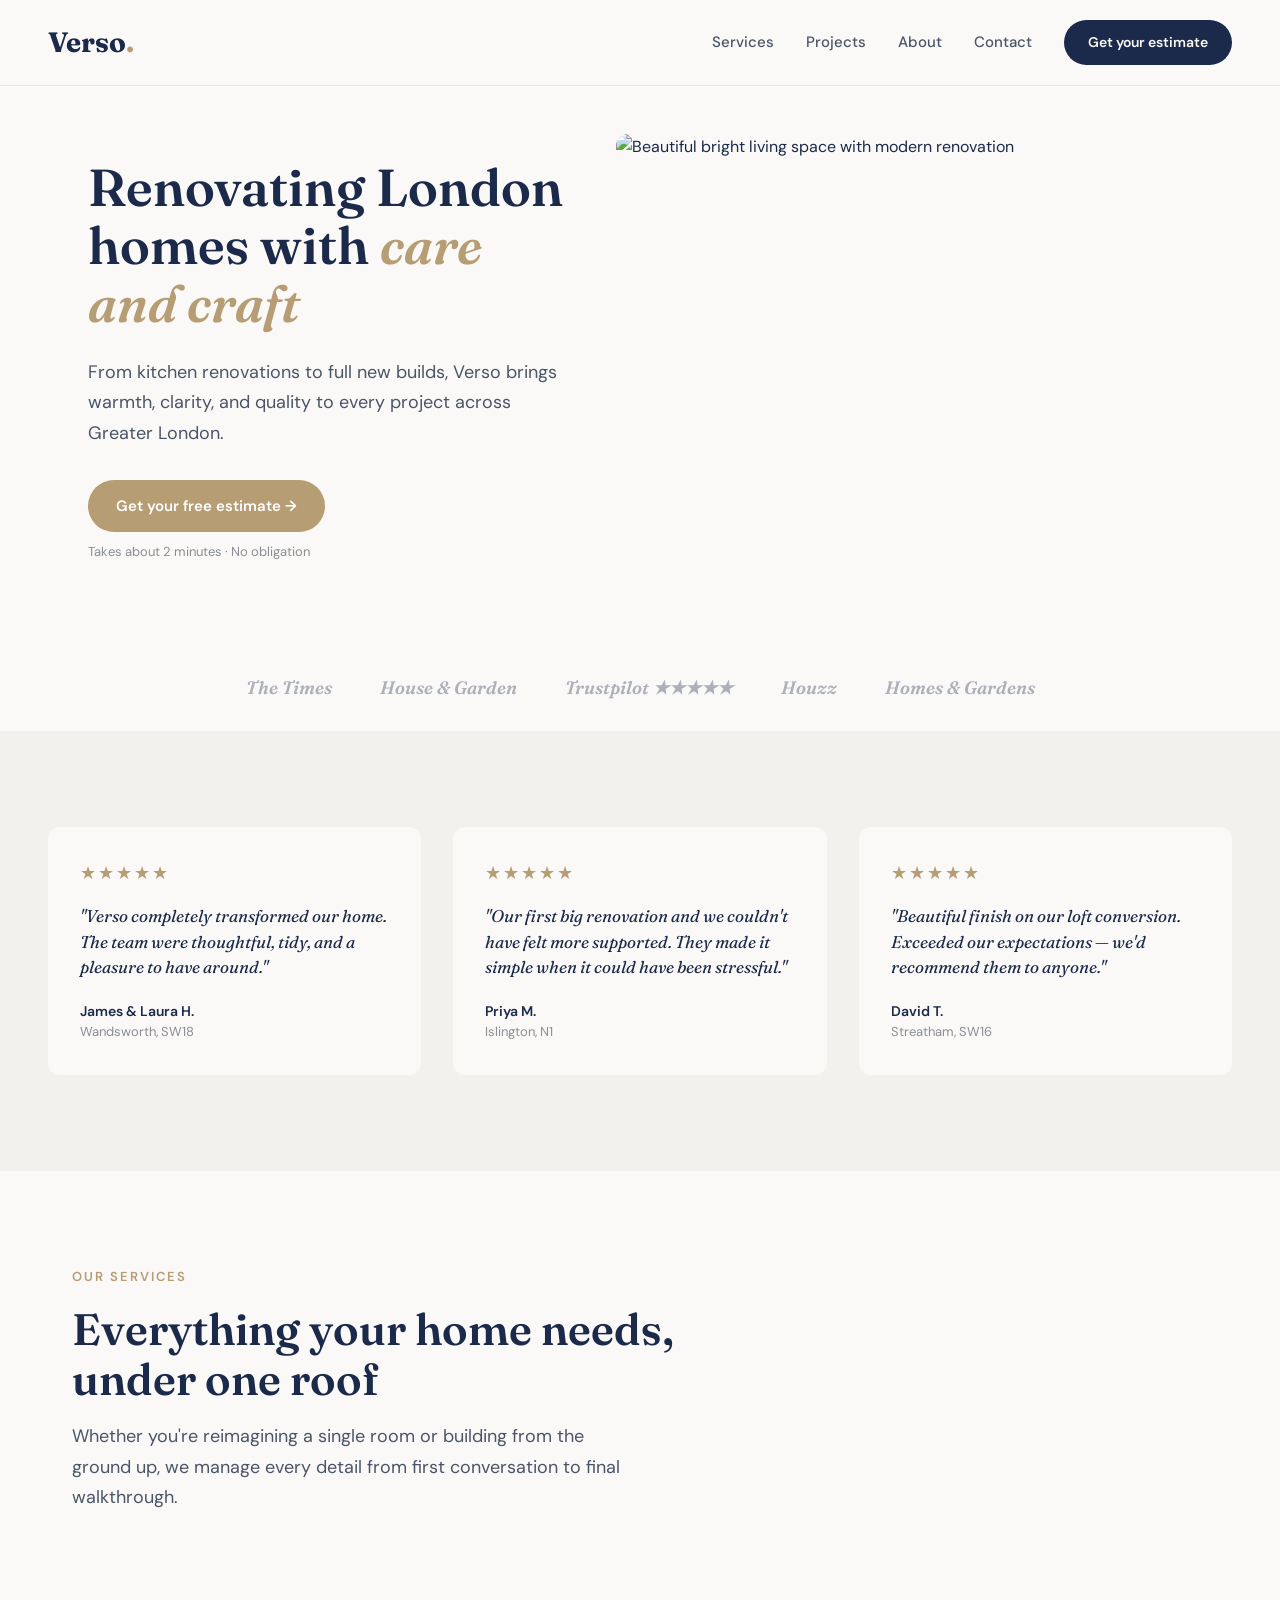
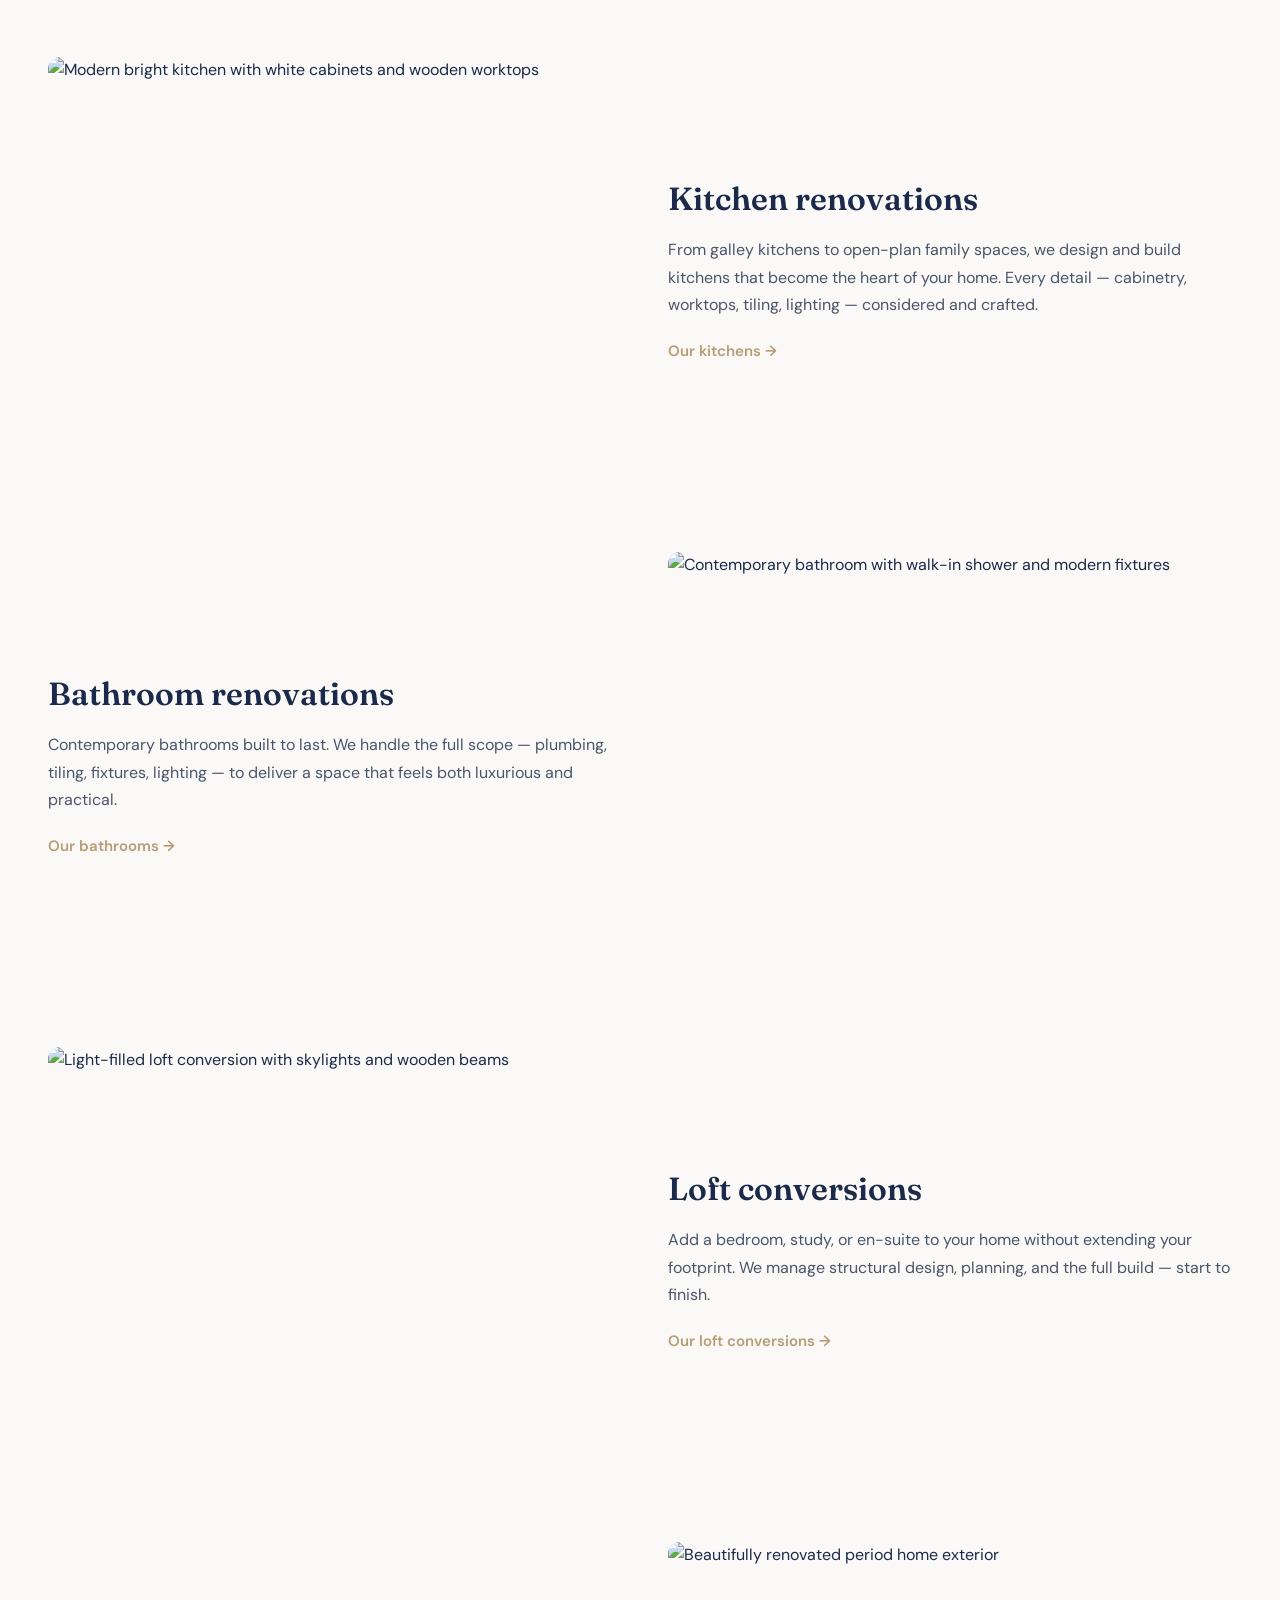
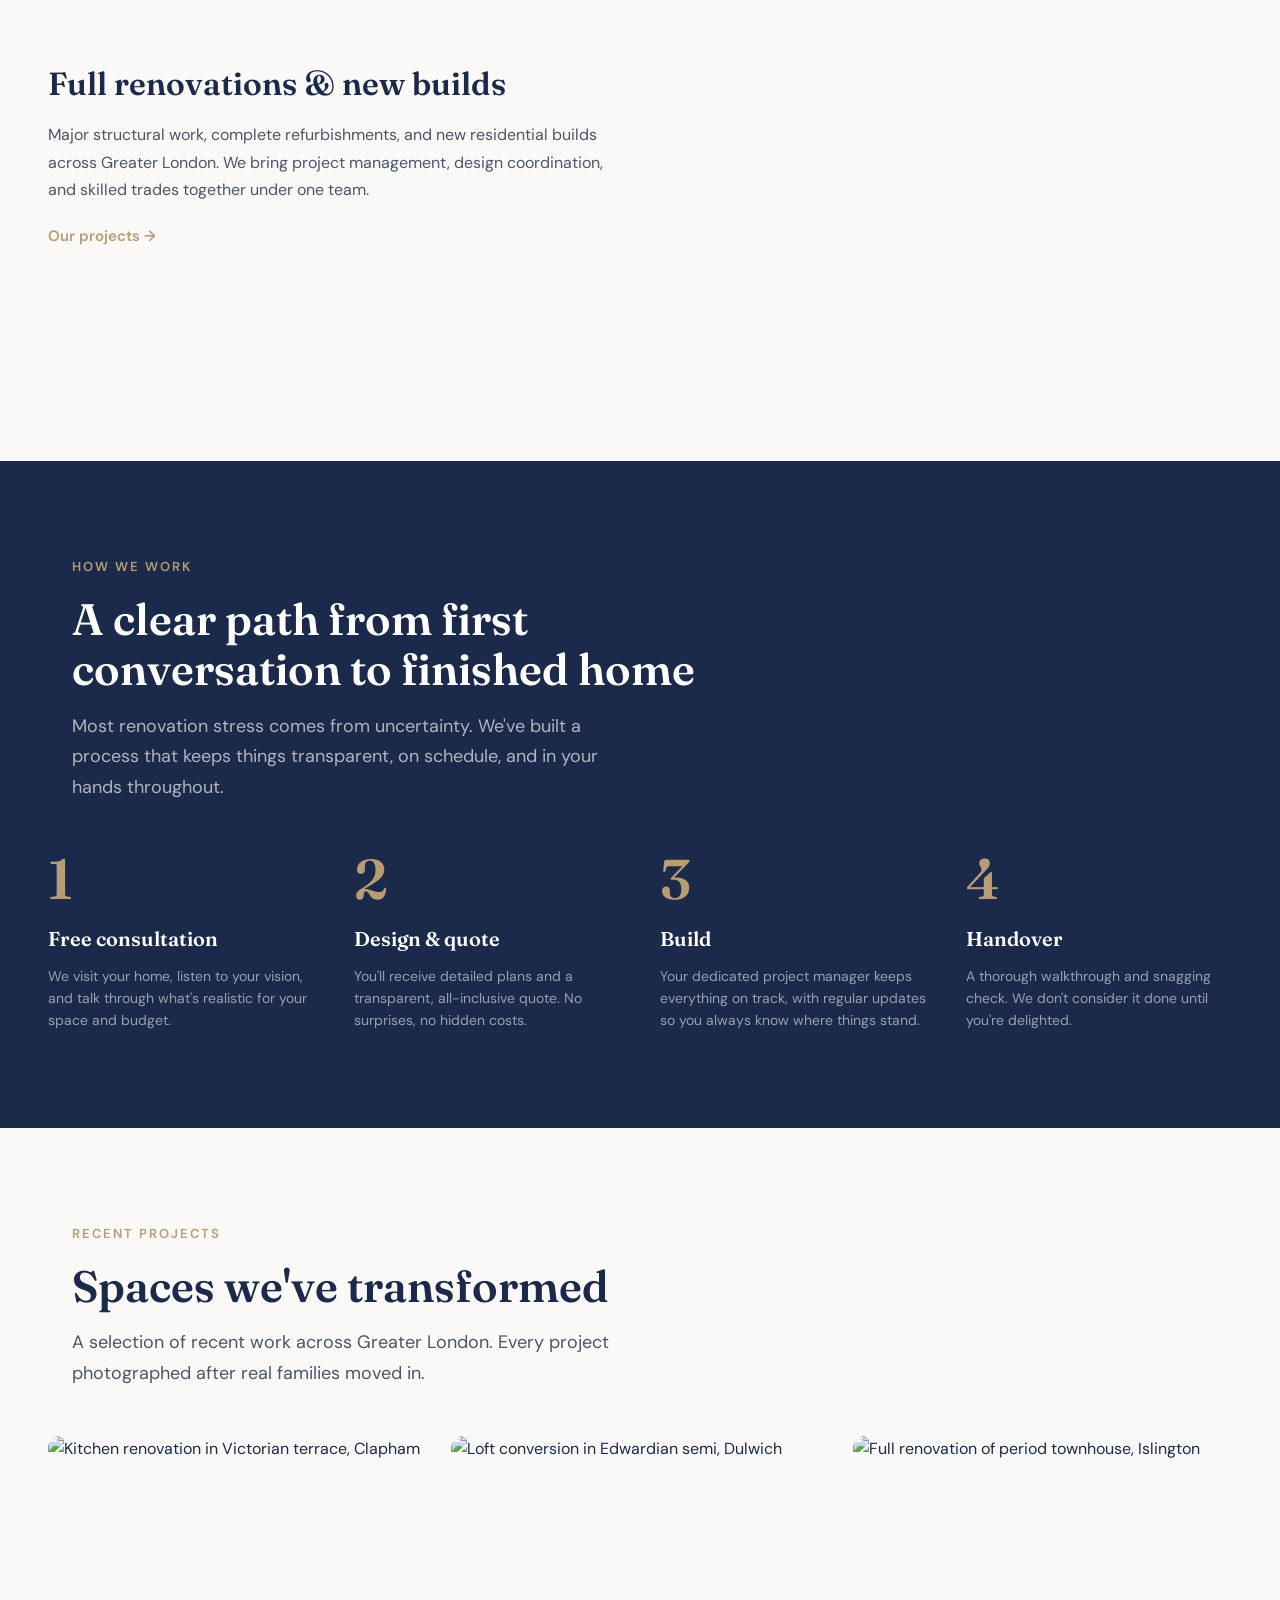
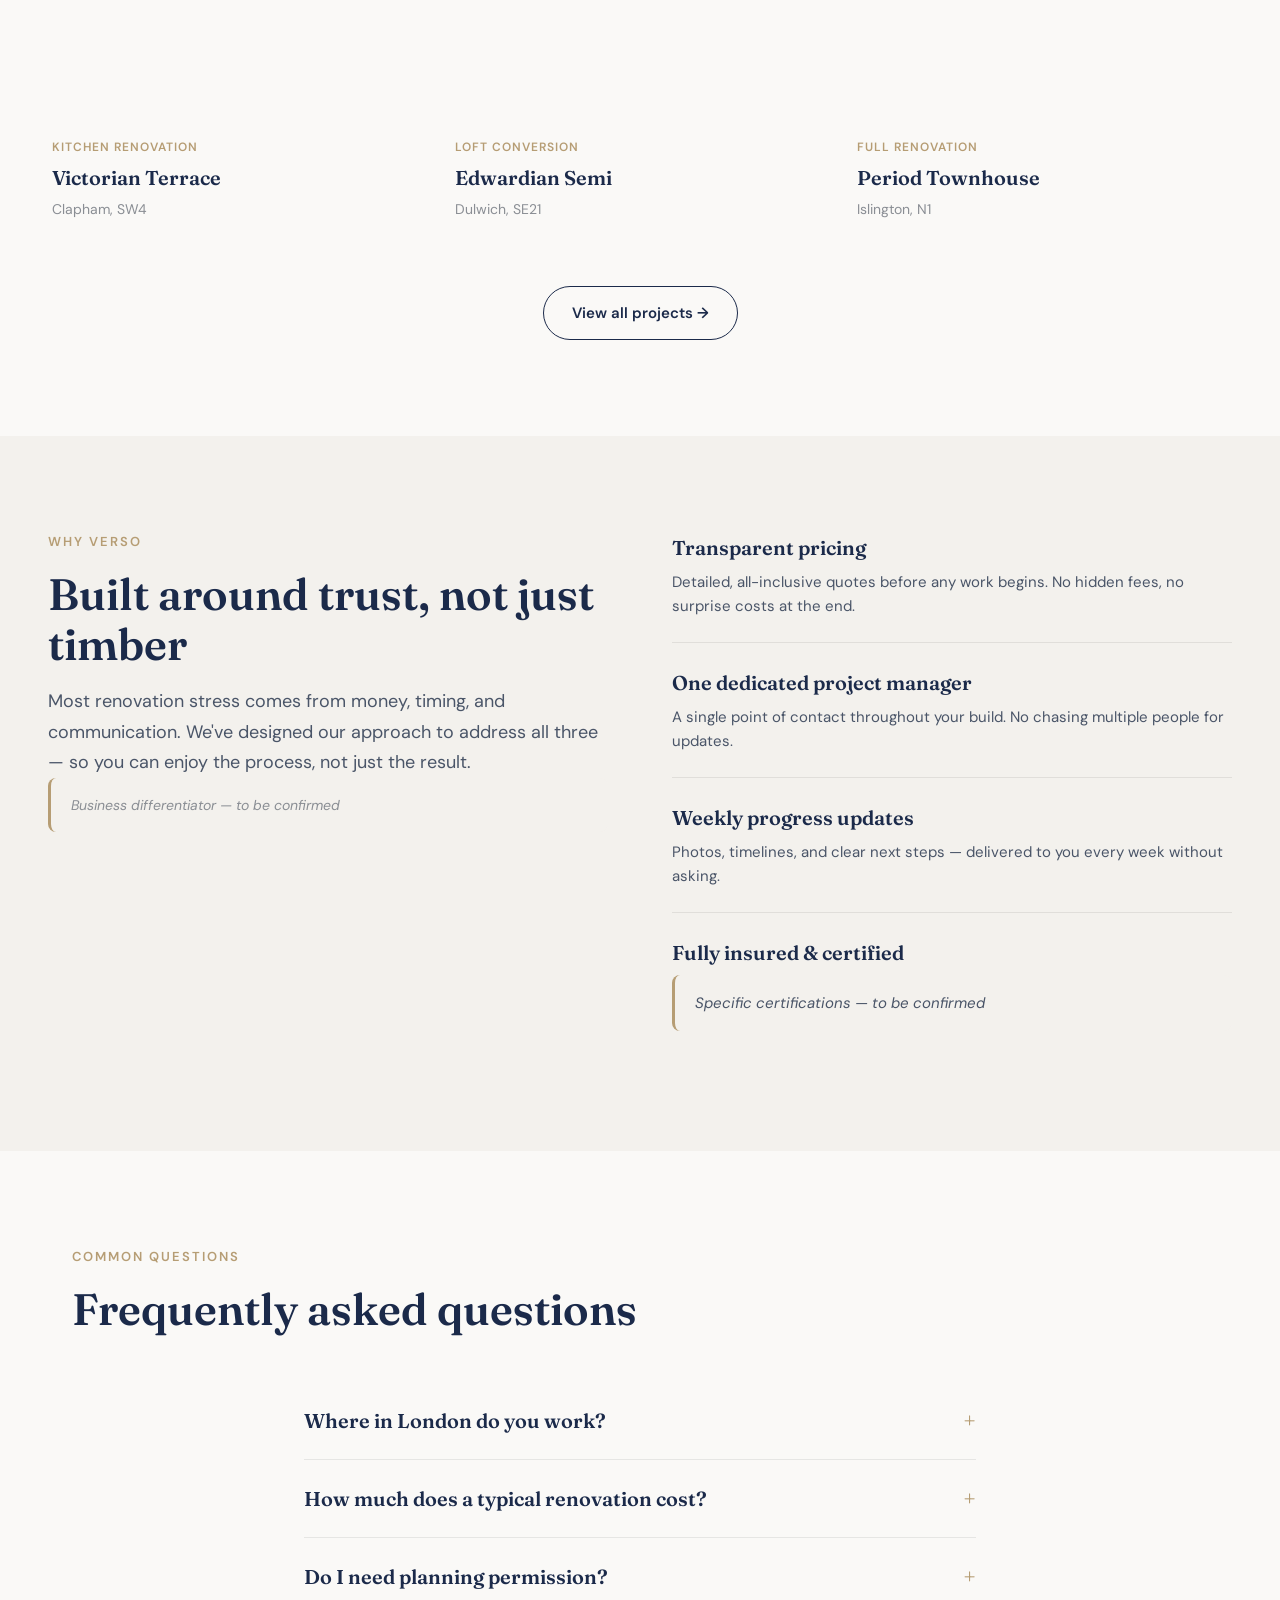
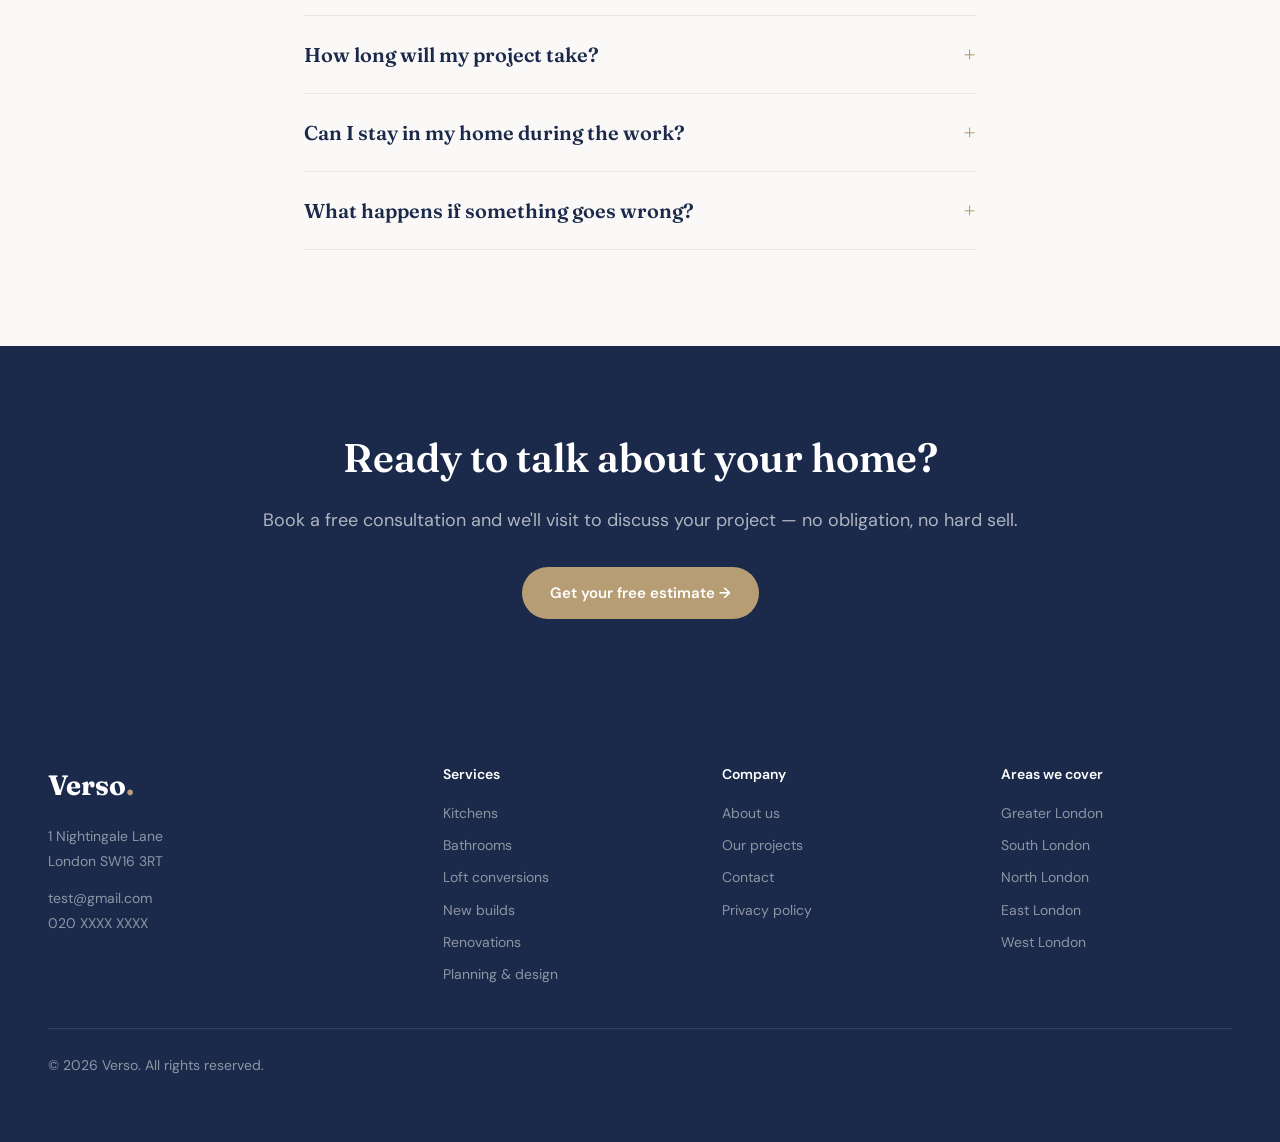
==== index.html @ 7cc09bc6 "Initial build: Verso website MVP with all 5 pages Complete static site for Verso, a Greater London b" ====
<!DOCTYPE html>
<html lang="en">
<head>
  <meta charset="UTF-8">
  <meta name="viewport" content="width=device-width, initial-scale=1.0">
  <title>Verso — Renovating London homes with care and craft</title>
  <meta name="description" content="Verso is a London-based building and renovation company. From kitchen renovations to full new builds, we bring warmth, clarity, and quality to every project across Greater London.">
  <link rel="preconnect" href="https://fonts.googleapis.com">
  <link rel="preconnect" href="https://fonts.gstatic.com" crossorigin>
  <link href="https://fonts.googleapis.com/css2?family=Fraunces:ital,opsz,wght@0,9..144,400;0,9..144,600;0,9..144,700;1,9..144,400;1,9..144,600&family=DM+Sans:ital,wght@0,400;0,500;0,600;1,400&display=swap" rel="stylesheet">
  <link rel="stylesheet" href="css/style.css">
</head>
<body>

<!-- ── NAV ── -->
<nav class="nav">
  <a href="index.html" class="logo">Verso<span>.</span></a>
  <button class="nav-toggle" aria-label="Open menu">
    <span></span><span></span><span></span>
  </button>
  <div class="nav-links">
    <a href="services.html">Services</a>
    <a href="projects.html">Projects</a>
    <a href="about.html">About</a>
    <a href="contact.html">Contact</a>
    <a href="contact.html" class="nav-cta">Get your estimate</a>
  </div>
</nav>

<!-- ── HERO ── -->
<section class="hero">
  <div class="hero-inner">
    <div class="hero-text">
      <h1>Renovating London homes with <em>care and craft</em></h1>
      <p>From kitchen renovations to full new builds, Verso brings warmth, clarity, and quality to every project across Greater London.</p>
      <a href="contact.html" class="btn-primary">Get your free estimate →</a>
      <span class="btn-note">Takes about 2 minutes · No obligation</span>
    </div>
    <div class="hero-image">
      <img src="https://images.unsplash.com/photo-1600585154340-be6161a56a0c?w=800&q=80" alt="Beautiful bright living space with modern renovation" loading="eager">
    </div>
  </div>
</section>

<!-- ── PRESS / TRUST BAR ── -->
<div class="press-bar">
  <span class="press-logo">The Times</span>
  <span class="press-logo">House & Garden</span>
  <span class="press-logo">Trustpilot ★★★★★</span>
  <span class="press-logo">Houzz</span>
  <span class="press-logo">Homes & Gardens</span>
</div>

<!-- ── TESTIMONIALS ── -->
<section class="section section-warm">
  <div class="testimonials-grid">
    <div class="testimonial-card">
      <div class="stars">★★★★★</div>
      <blockquote>"Verso completely transformed our home. The team were thoughtful, tidy, and a pleasure to have around."</blockquote>
      <div class="testimonial-author">James & Laura H.</div>
      <div class="testimonial-location">Wandsworth, SW18</div>
    </div>
    <div class="testimonial-card">
      <div class="stars">★★★★★</div>
      <blockquote>"Our first big renovation and we couldn't have felt more supported. They made it simple when it could have been stressful."</blockquote>
      <div class="testimonial-author">Priya M.</div>
      <div class="testimonial-location">Islington, N1</div>
    </div>
    <div class="testimonial-card">
      <div class="stars">★★★★★</div>
      <blockquote>"Beautiful finish on our loft conversion. Exceeded our expectations — we'd recommend them to anyone."</blockquote>
      <div class="testimonial-author">David T.</div>
      <div class="testimonial-location">Streatham, SW16</div>
    </div>
  </div>
</section>

<!-- ── SERVICES (editorial rows) ── -->
<section class="section">
  <div class="container">
    <div class="section-label">Our services</div>
    <div class="section-title">Everything your home needs,<br>under one roof</div>
    <div class="section-intro">Whether you're reimagining a single room or building from the ground up, we manage every detail from first conversation to final walkthrough.</div>
  </div>
</section>

<div class="section" style="padding-top: 0;">
  <div class="service-row">
    <div class="service-image">
      <img src="https://images.unsplash.com/photo-1556909114-f6e7ad7d3136?w=700&q=80" alt="Modern bright kitchen with white cabinets and wooden worktops" loading="lazy">
    </div>
    <div class="service-content">
      <h3>Kitchen renovations</h3>
      <p>From galley kitchens to open-plan family spaces, we design and build kitchens that become the heart of your home. Every detail — cabinetry, worktops, tiling, lighting — considered and crafted.</p>
      <a href="services.html#kitchens" class="service-link">Our kitchens →</a>
    </div>
  </div>

  <div class="service-row reverse">
    <div class="service-image">
      <img src="https://images.unsplash.com/photo-1552321554-5fefe8c9ef14?w=700&q=80" alt="Contemporary bathroom with walk-in shower and modern fixtures" loading="lazy">
    </div>
    <div class="service-content">
      <h3>Bathroom renovations</h3>
      <p>Contemporary bathrooms built to last. We handle the full scope — plumbing, tiling, fixtures, lighting — to deliver a space that feels both luxurious and practical.</p>
      <a href="services.html#bathrooms" class="service-link">Our bathrooms →</a>
    </div>
  </div>

  <div class="service-row">
    <div class="service-image">
      <img src="https://images.unsplash.com/photo-1513694203232-719a280e022f?w=700&q=80" alt="Light-filled loft conversion with skylights and wooden beams" loading="lazy">
    </div>
    <div class="service-content">
      <h3>Loft conversions</h3>
      <p>Add a bedroom, study, or en-suite to your home without extending your footprint. We manage structural design, planning, and the full build — start to finish.</p>
      <a href="services.html#loft-conversions" class="service-link">Our loft conversions →</a>
    </div>
  </div>

  <div class="service-row reverse">
    <div class="service-image">
      <img src="https://images.unsplash.com/photo-1600607687939-ce8a6c25118c?w=700&q=80" alt="Beautifully renovated period home exterior" loading="lazy">
    </div>
    <div class="service-content">
      <h3>Full renovations & new builds</h3>
      <p>Major structural work, complete refurbishments, and new residential builds across Greater London. We bring project management, design coordination, and skilled trades together under one team.</p>
      <a href="services.html#renovations" class="service-link">Our projects →</a>
    </div>
  </div>
</div>

<!-- ── HOW WE WORK ── -->
<section class="section section-ink">
  <div class="container">
    <div class="section-label">How we work</div>
    <div class="section-title">A clear path from first<br>conversation to finished home</div>
    <div class="section-intro">Most renovation stress comes from uncertainty. We've built a process that keeps things transparent, on schedule, and in your hands throughout.</div>
  </div>
  <div class="process-grid">
    <div class="process-step">
      <div class="step-number">1</div>
      <h3>Free consultation</h3>
      <p>We visit your home, listen to your vision, and talk through what's realistic for your space and budget.</p>
    </div>
    <div class="process-step">
      <div class="step-number">2</div>
      <h3>Design & quote</h3>
      <p>You'll receive detailed plans and a transparent, all-inclusive quote. No surprises, no hidden costs.</p>
    </div>
    <div class="process-step">
      <div class="step-number">3</div>
      <h3>Build</h3>
      <p>Your dedicated project manager keeps everything on track, with regular updates so you always know where things stand.</p>
    </div>
    <div class="process-step">
      <div class="step-number">4</div>
      <h3>Handover</h3>
      <p>A thorough walkthrough and snagging check. We don't consider it done until you're delighted.</p>
    </div>
  </div>
</section>

<!-- ── PROJECTS ── -->
<section class="section">
  <div class="container">
    <div class="section-label">Recent projects</div>
    <div class="section-title">Spaces we've transformed</div>
    <div class="section-intro">A selection of recent work across Greater London. Every project photographed after real families moved in.</div>
  </div>
  <div class="projects-grid" style="max-width: 1200px; margin: 0 auto;">
    <div class="project-card">
      <div class="project-img">
        <img src="https://images.unsplash.com/photo-1600566753190-17f0baa2a6c3?w=600&q=80" alt="Kitchen renovation in Victorian terrace, Clapham" loading="lazy">
      </div>
      <div class="project-info">
        <div class="project-type">Kitchen renovation</div>
        <h3>Victorian Terrace</h3>
        <p>Clapham, SW4</p>
      </div>
    </div>
    <div class="project-card">
      <div class="project-img">
        <img src="https://images.unsplash.com/photo-1600210492486-724fe5c67fb0?w=600&q=80" alt="Loft conversion in Edwardian semi, Dulwich" loading="lazy">
      </div>
      <div class="project-info">
        <div class="project-type">Loft conversion</div>
        <h3>Edwardian Semi</h3>
        <p>Dulwich, SE21</p>
      </div>
    </div>
    <div class="project-card">
      <div class="project-img">
        <img src="https://images.unsplash.com/photo-1600585154526-990dced4db0d?w=600&q=80" alt="Full renovation of period townhouse, Islington" loading="lazy">
      </div>
      <div class="project-info">
        <div class="project-type">Full renovation</div>
        <h3>Period Townhouse</h3>
        <p>Islington, N1</p>
      </div>
    </div>
  </div>
  <div style="text-align: center; margin-top: 48px;">
    <a href="projects.html" class="btn-secondary">View all projects →</a>
  </div>
</section>

<!-- ── WHY VERSO ── -->
<section class="section section-warm">
  <div class="why-layout">
    <div class="why-text">
      <div class="section-label">Why Verso</div>
      <div class="section-title">Built around trust, not just timber</div>
      <div class="section-intro">Most renovation stress comes from money, timing, and communication. We've designed our approach to address all three — so you can enjoy the process, not just the result.</div>
      <p class="placeholder-note">Business differentiator — to be confirmed</p>
    </div>
    <div class="why-features">
      <div class="why-feature">
        <h3>Transparent pricing</h3>
        <p>Detailed, all-inclusive quotes before any work begins. No hidden fees, no surprise costs at the end.</p>
      </div>
      <div class="why-feature">
        <h3>One dedicated project manager</h3>
        <p>A single point of contact throughout your build. No chasing multiple people for updates.</p>
      </div>
      <div class="why-feature">
        <h3>Weekly progress updates</h3>
        <p>Photos, timelines, and clear next steps — delivered to you every week without asking.</p>
      </div>
      <div class="why-feature">
        <h3>Fully insured & certified</h3>
        <p class="placeholder-note">Specific certifications — to be confirmed</p>
      </div>
    </div>
  </div>
</section>

<!-- ── FAQ ── -->
<section class="section">
  <div class="container">
    <div class="section-label">Common questions</div>
    <div class="section-title">Frequently asked questions</div>
  </div>
  <div class="faq-list" style="max-width: 720px; margin: 48px auto 0; padding: 0 24px;">
    <div class="faq-item">
      <button class="faq-question">Where in London do you work?</button>
      <div class="faq-answer">We cover all of Greater London, including central, south, east, west, and north London boroughs.</div>
    </div>
    <div class="faq-item">
      <button class="faq-question">How much does a typical renovation cost?</button>
      <div class="faq-answer">Projects range from around £15,000 for a bathroom renovation to £500,000+ for a full new build. We'll give you a detailed estimate within a few days of our initial consultation.</div>
    </div>
    <div class="faq-item">
      <button class="faq-question">Do I need planning permission?</button>
      <div class="faq-answer">It depends on the scope. Many projects fall under permitted development, but we'll advise you during the consultation and handle applications if needed.</div>
    </div>
    <div class="faq-item">
      <button class="faq-question">How long will my project take?</button>
      <div class="faq-answer">A kitchen typically takes 4–8 weeks; a loft conversion 8–12 weeks; a full renovation 12–24 weeks. We'll give you a detailed timeline in our quote.</div>
    </div>
    <div class="faq-item">
      <button class="faq-question">Can I stay in my home during the work?</button>
      <div class="faq-answer">In most cases, yes. We plan the work in phases to minimise disruption. For major structural work, we'll discuss options with you upfront.</div>
    </div>
    <div class="faq-item">
      <button class="faq-question">What happens if something goes wrong?</button>
      <div class="faq-answer">We're fully insured and stand behind our work. Any issues are addressed promptly at our cost, and we offer a workmanship warranty on all projects.</div>
    </div>
  </div>
</section>

<!-- ── CTA ── -->
<section class="cta-banner">
  <h2>Ready to talk about your home?</h2>
  <p>Book a free consultation and we'll visit to discuss your project — no obligation, no hard sell.</p>
  <a href="contact.html" class="btn-primary">Get your free estimate →</a>
</section>

<!-- ── FOOTER ── -->
<footer class="footer">
  <div class="footer-inner">
    <div>
      <a href="index.html" class="logo">Verso<span>.</span></a>
      <p>1 Nightingale Lane<br>London SW16 3RT</p>
      <p style="margin-top: 12px;">test@gmail.com<br>020 XXXX XXXX</p>
    </div>
    <div class="footer-col">
      <h4>Services</h4>
      <a href="services.html#kitchens">Kitchens</a>
      <a href="services.html#bathrooms">Bathrooms</a>
      <a href="services.html#loft-conversions">Loft conversions</a>
      <a href="services.html#new-builds">New builds</a>
      <a href="services.html#renovations">Renovations</a>
      <a href="services.html#planning">Planning & design</a>
    </div>
    <div class="footer-col">
      <h4>Company</h4>
      <a href="about.html">About us</a>
      <a href="projects.html">Our projects</a>
      <a href="contact.html">Contact</a>
      <a href="#">Privacy policy</a>
    </div>
    <div class="footer-col">
      <h4>Areas we cover</h4>
      <a href="#">Greater London</a>
      <a href="#">South London</a>
      <a href="#">North London</a>
      <a href="#">East London</a>
      <a href="#">West London</a>
    </div>
  </div>
  <div class="footer-bottom">
    <p>© 2026 Verso. All rights reserved.</p>
  </div>
</footer>

<script src="js/main.js"></script>
</body>
</html>
---- css/style.css ----
/* ══════════════════════════════════════════════════════
   VERSO — Ink & Cloud Design System
   Colour palette: Deep navy, warm white, muted brass
   Typography: Fraunces (serif headings) + DM Sans (body)
   ══════════════════════════════════════════════════════ */

/* ── VARIABLES ── */
:root {
  --bg: #FAF9F7;
  --bg-warm: #F3F1ED;
  --brand: #B69D74;
  --brand-dark: #9A845F;
  --brand-light: #D9CCBA;
  --ink: #1B2A4A;
  --ink-light: #243657;
  --text: #4A5568;
  --text-light: #8A8E94;
  --white: #FFFFFF;
  --border: rgba(0,0,0,0.08);
}

/* ── RESET & BASE ── */
*, *::before, *::after { margin: 0; padding: 0; box-sizing: border-box; }

html { scroll-behavior: smooth; }

body {
  font-family: 'DM Sans', sans-serif;
  color: var(--ink);
  background: var(--bg);
  line-height: 1.6;
  -webkit-font-smoothing: antialiased;
}

img { max-width: 100%; height: auto; display: block; }
a { text-decoration: none; color: inherit; }

/* ── UTILITY ── */
.container { max-width: 1200px; margin: 0 auto; padding: 0 24px; }
.sr-only { position: absolute; width: 1px; height: 1px; overflow: hidden; clip: rect(0,0,0,0); }

/* ── NAVIGATION ── */
.nav {
  display: flex;
  justify-content: space-between;
  align-items: center;
  padding: 20px 48px;
  background: var(--bg);
  position: sticky;
  top: 0;
  z-index: 100;
  border-bottom: 1px solid var(--border);
}
.logo {
  font-family: 'Fraunces', serif;
  font-size: 28px;
  font-weight: 700;
  color: var(--ink);
}
.logo span { color: var(--brand); }
.nav-links {
  display: flex;
  gap: 32px;
  align-items: center;
}
.nav-links a {
  font-size: 15px;
  font-weight: 500;
  color: var(--text);
  transition: color 0.2s;
}
.nav-links a:hover { color: var(--ink); }
.nav-links a.active { color: var(--ink); font-weight: 600; }
.nav-cta {
  background: var(--ink);
  color: var(--bg) !important;
  padding: 11px 24px;
  border-radius: 32px;
  font-weight: 600 !important;
  font-size: 14px !important;
  transition: background 0.2s;
}
.nav-cta:hover { background: var(--ink-light); }

/* Mobile menu toggle */
.nav-toggle {
  display: none;
  background: none;
  border: none;
  cursor: pointer;
  padding: 8px;
}
.nav-toggle span {
  display: block;
  width: 24px;
  height: 2px;
  background: var(--ink);
  margin: 6px 0;
  transition: all 0.3s;
}

/* ── BUTTONS ── */
.btn-primary {
  display: inline-flex;
  align-items: center;
  gap: 8px;
  background: var(--brand);
  color: var(--white);
  padding: 14px 28px;
  border-radius: 32px;
  font-size: 15px;
  font-weight: 600;
  border: none;
  cursor: pointer;
  transition: background 0.2s;
  font-family: 'DM Sans', sans-serif;
}
.btn-primary:hover { background: var(--brand-dark); }
.btn-secondary {
  display: inline-flex;
  align-items: center;
  gap: 8px;
  background: transparent;
  color: var(--ink);
  padding: 14px 28px;
  border-radius: 32px;
  font-size: 15px;
  font-weight: 600;
  border: 1.5px solid var(--ink);
  cursor: pointer;
  transition: all 0.2s;
  font-family: 'DM Sans', sans-serif;
}
.btn-secondary:hover { background: var(--ink); color: var(--bg); }
.btn-note {
  display: block;
  margin-top: 10px;
  font-size: 13px;
  color: var(--text-light);
}

/* ── SECTION HELPERS ── */
.section { padding: 96px 48px; }
.section-warm { background: var(--bg-warm); }
.section-ink { background: var(--ink); color: var(--white); }
.section-ink .section-label { color: var(--brand); }
.section-ink .section-title { color: var(--white); }
.section-ink .section-intro { color: rgba(255,255,255,0.65); }

.section-label {
  font-size: 13px;
  font-weight: 600;
  letter-spacing: 2px;
  text-transform: uppercase;
  color: var(--brand);
  margin-bottom: 16px;
}
.section-title {
  font-family: 'Fraunces', serif;
  font-size: 44px;
  font-weight: 600;
  line-height: 1.15;
  margin-bottom: 16px;
  color: var(--ink);
}
.section-intro {
  font-size: 18px;
  color: var(--text);
  max-width: 560px;
  line-height: 1.7;
  margin-bottom: 48px;
}

/* ── HERO ── */
.hero {
  padding: 48px 48px 80px;
  max-width: 1200px;
  margin: 0 auto;
}
.hero-inner {
  display: flex;
  gap: 48px;
  align-items: flex-start;
}
.hero-text {
  flex: 1;
  padding-top: 24px;
}
.hero h1 {
  font-family: 'Fraunces', serif;
  font-size: 52px;
  line-height: 1.12;
  font-weight: 600;
  color: var(--ink);
  margin-bottom: 24px;
}
.hero h1 em {
  font-style: italic;
  color: var(--brand);
}
.hero-text p {
  font-size: 18px;
  line-height: 1.7;
  color: var(--text);
  margin-bottom: 32px;
  max-width: 480px;
}
.hero-image {
  flex: 1.2;
  aspect-ratio: 4/3;
  border-radius: 12px;
  overflow: hidden;
}
.hero-image img {
  width: 100%;
  height: 100%;
  object-fit: cover;
}

/* ── PRESS BAR ── */
.press-bar {
  padding: 28px 48px;
  display: flex;
  justify-content: center;
  align-items: center;
  gap: 48px;
  opacity: 0.35;
  flex-wrap: wrap;
}
.press-logo {
  font-family: 'Fraunces', serif;
  font-size: 18px;
  color: var(--ink);
  font-weight: 600;
  font-style: italic;
  white-space: nowrap;
}

/* ── TESTIMONIALS ── */
.testimonials-grid {
  display: grid;
  grid-template-columns: repeat(3, 1fr);
  gap: 32px;
  max-width: 1200px;
  margin: 0 auto;
}
.testimonial-card {
  background: var(--bg);
  padding: 32px;
  border-radius: 12px;
}
.section-warm .testimonial-card { background: var(--bg); }
.stars {
  color: var(--brand);
  font-size: 18px;
  letter-spacing: 2px;
  margin-bottom: 16px;
}
.testimonial-card blockquote {
  font-family: 'Fraunces', serif;
  font-size: 17px;
  line-height: 1.5;
  color: var(--ink);
  font-weight: 400;
  margin-bottom: 20px;
  font-style: italic;
}
.testimonial-author {
  font-size: 14px;
  font-weight: 600;
  color: var(--ink);
}
.testimonial-location {
  font-size: 13px;
  color: var(--text-light);
}

/* ── SERVICE ROWS (editorial style) ── */
.service-row {
  display: flex;
  gap: 56px;
  align-items: center;
  margin-bottom: 72px;
  max-width: 1200px;
  margin-left: auto;
  margin-right: auto;
}
.service-row:last-child { margin-bottom: 0; }
.service-row.reverse { flex-direction: row-reverse; }
.service-image {
  flex: 1;
  aspect-ratio: 4/3;
  border-radius: 12px;
  overflow: hidden;
}
.service-image img {
  width: 100%;
  height: 100%;
  object-fit: cover;
}
.service-content { flex: 1; }
.service-content h3 {
  font-family: 'Fraunces', serif;
  font-size: 32px;
  font-weight: 600;
  margin-bottom: 12px;
  color: var(--ink);
}
.service-content p {
  font-size: 16px;
  line-height: 1.7;
  color: var(--text);
  margin-bottom: 20px;
}
.service-link {
  color: var(--brand);
  font-weight: 600;
  font-size: 15px;
  display: inline-flex;
  align-items: center;
  gap: 6px;
  transition: color 0.2s;
}
.service-link:hover { color: var(--brand-dark); }

/* ── PROCESS STEPS ── */
.process-grid {
  display: grid;
  grid-template-columns: repeat(4, 1fr);
  gap: 40px;
  max-width: 1200px;
  margin: 0 auto;
}
.process-step .step-number {
  font-family: 'Fraunces', serif;
  font-size: 56px;
  font-weight: 600;
  color: var(--brand);
  line-height: 1;
  margin-bottom: 16px;
}
.process-step h3 {
  font-family: 'Fraunces', serif;
  font-size: 20px;
  font-weight: 600;
  margin-bottom: 10px;
  color: var(--white);
}
.process-step p {
  font-size: 14px;
  line-height: 1.6;
  color: rgba(255,255,255,0.55);
}

/* ── PROJECT CARDS ── */
.projects-grid {
  display: grid;
  grid-template-columns: repeat(3, 1fr);
  gap: 24px;
}
.project-card {
  border-radius: 12px;
  overflow: hidden;
  cursor: pointer;
  transition: transform 0.2s;
}
.project-card:hover { transform: translateY(-4px); }
.project-img {
  aspect-ratio: 4/3;
  overflow: hidden;
}
.project-img img {
  width: 100%;
  height: 100%;
  object-fit: cover;
  transition: transform 0.4s;
}
.project-card:hover .project-img img { transform: scale(1.04); }
.project-info { padding: 18px 4px; }
.project-type {
  font-size: 12px;
  font-weight: 600;
  color: var(--brand);
  text-transform: uppercase;
  letter-spacing: 1px;
  margin-bottom: 4px;
}
.project-info h3 {
  font-family: 'Fraunces', serif;
  font-size: 20px;
  font-weight: 600;
  margin-bottom: 4px;
  color: var(--ink);
}
.project-info p { font-size: 14px; color: var(--text-light); }

/* ── WHY / FEATURES ── */
.why-layout {
  display: flex;
  gap: 64px;
  align-items: flex-start;
  max-width: 1200px;
  margin: 0 auto;
}
.why-text { flex: 1; }
.why-text .section-intro { margin-bottom: 0; }
.why-features { flex: 1; }
.why-feature {
  padding: 24px 0;
  border-bottom: 1px solid var(--border);
}
.why-feature:first-child { padding-top: 0; }
.why-feature:last-child { border-bottom: none; }
.why-feature h3 {
  font-family: 'Fraunces', serif;
  font-size: 20px;
  font-weight: 600;
  margin-bottom: 6px;
  color: var(--ink);
}
.why-feature p {
  font-size: 15px;
  color: var(--text);
  line-height: 1.6;
}

/* ── FAQ ── */
.faq-list { max-width: 720px; }
.faq-item {
  border-bottom: 1px solid var(--border);
  padding: 24px 0;
}
.faq-question {
  font-family: 'Fraunces', serif;
  font-size: 20px;
  font-weight: 600;
  cursor: pointer;
  display: flex;
  justify-content: space-between;
  align-items: center;
  background: none;
  border: none;
  width: 100%;
  text-align: left;
  color: var(--ink);
  padding: 0;
}
.faq-question::after {
  content: '+';
  color: var(--brand);
  font-size: 24px;
  font-weight: 400;
  transition: transform 0.2s;
  flex-shrink: 0;
  margin-left: 16px;
}
.faq-item.open .faq-question::after {
  content: '−';
}
.faq-answer {
  font-size: 15px;
  color: var(--text);
  line-height: 1.7;
  margin-top: 12px;
  display: none;
}
.faq-item.open .faq-answer { display: block; }

/* ── CTA BANNER ── */
.cta-banner {
  background: var(--ink);
  padding: 80px 48px;
  text-align: center;
}
.cta-banner h2 {
  font-family: 'Fraunces', serif;
  font-size: 40px;
  font-weight: 600;
  color: var(--white);
  margin-bottom: 16px;
}
.cta-banner p {
  color: rgba(255,255,255,0.65);
  font-size: 18px;
  margin-bottom: 32px;
}

/* ── FOOTER ── */
.footer {
  background: var(--ink);
  color: rgba(255,255,255,0.5);
  padding: 64px 48px;
}
.footer-inner {
  max-width: 1200px;
  margin: 0 auto;
  display: grid;
  grid-template-columns: 1.5fr 1fr 1fr 1fr;
  gap: 48px;
}
.footer .logo {
  color: var(--white);
  margin-bottom: 16px;
  display: block;
}
.footer p { font-size: 14px; line-height: 1.8; }
.footer-col h4 {
  color: var(--white);
  font-size: 14px;
  font-weight: 600;
  margin-bottom: 16px;
}
.footer-col a {
  display: block;
  color: rgba(255,255,255,0.5);
  font-size: 14px;
  margin-bottom: 10px;
  transition: color 0.2s;
}
.footer-col a:hover { color: rgba(255,255,255,0.8); }
.footer-bottom {
  max-width: 1200px;
  margin: 32px auto 0;
  padding-top: 24px;
  border-top: 1px solid rgba(255,255,255,0.1);
  font-size: 13px;
}

/* ── CONTACT FORM ── */
.contact-layout {
  display: grid;
  grid-template-columns: 1fr 1fr;
  gap: 64px;
  max-width: 1200px;
  margin: 0 auto;
}
.contact-info h3 {
  font-family: 'Fraunces', serif;
  font-size: 24px;
  font-weight: 600;
  margin-bottom: 8px;
  color: var(--ink);
}
.contact-info p {
  font-size: 16px;
  color: var(--text);
  line-height: 1.7;
  margin-bottom: 32px;
}
.contact-detail {
  display: flex;
  gap: 12px;
  align-items: flex-start;
  margin-bottom: 20px;
}
.contact-detail .label {
  font-size: 13px;
  font-weight: 600;
  color: var(--text-light);
  text-transform: uppercase;
  letter-spacing: 1px;
}
.contact-detail .value {
  font-size: 16px;
  color: var(--ink);
  font-weight: 500;
}
.form-group { margin-bottom: 20px; }
.form-group label {
  display: block;
  font-size: 14px;
  font-weight: 600;
  color: var(--ink);
  margin-bottom: 6px;
}
.form-group input,
.form-group textarea,
.form-group select {
  width: 100%;
  padding: 12px 16px;
  border: 1px solid #D8D6D2;
  border-radius: 8px;
  font-family: 'DM Sans', sans-serif;
  font-size: 15px;
  color: var(--ink);
  background: var(--white);
  transition: border-color 0.2s;
}
.form-group input:focus,
.form-group textarea:focus,
.form-group select:focus {
  outline: none;
  border-color: var(--brand);
}
.form-group textarea { resize: vertical; min-height: 120px; }

/* ── ABOUT PAGE ── */
.about-hero {
  display: flex;
  gap: 56px;
  align-items: center;
  max-width: 1200px;
  margin: 0 auto;
}
.about-hero-text { flex: 1; }
.about-hero-image {
  flex: 1;
  aspect-ratio: 4/3;
  border-radius: 12px;
  overflow: hidden;
}
.about-hero-image img {
  width: 100%;
  height: 100%;
  object-fit: cover;
}
.values-grid {
  display: grid;
  grid-template-columns: repeat(3, 1fr);
  gap: 40px;
  max-width: 1200px;
  margin: 0 auto;
}
.value-card h3 {
  font-family: 'Fraunces', serif;
  font-size: 22px;
  font-weight: 600;
  margin-bottom: 8px;
  color: var(--ink);
}
.value-card p {
  font-size: 15px;
  color: var(--text);
  line-height: 1.6;
}

/* ── SERVICES PAGE ── */
.services-hero {
  max-width: 720px;
}
.service-detail {
  display: flex;
  gap: 56px;
  align-items: center;
  max-width: 1200px;
  margin: 0 auto 72px;
}
.service-detail:last-child { margin-bottom: 0; }
.service-detail.reverse { flex-direction: row-reverse; }
.service-detail-image {
  flex: 1;
  aspect-ratio: 4/3;
  border-radius: 12px;
  overflow: hidden;
}
.service-detail-image img {
  width: 100%;
  height: 100%;
  object-fit: cover;
}
.service-detail-content { flex: 1; }
.service-detail-content h2 {
  font-family: 'Fraunces', serif;
  font-size: 36px;
  font-weight: 600;
  margin-bottom: 16px;
  color: var(--ink);
}
.service-detail-content p {
  font-size: 16px;
  line-height: 1.7;
  color: var(--text);
  margin-bottom: 16px;
}
.service-includes {
  list-style: none;
  margin: 16px 0 24px;
}
.service-includes li {
  font-size: 15px;
  color: var(--text);
  padding: 6px 0;
  padding-left: 24px;
  position: relative;
}
.service-includes li::before {
  content: '✓';
  position: absolute;
  left: 0;
  color: var(--brand);
  font-weight: 700;
}

/* ── PAGE HEADER ── */
.page-header {
  padding: 48px 48px 0;
  max-width: 1200px;
  margin: 0 auto;
}

/* ── PLACEHOLDER ── */
.placeholder-note {
  font-size: 14px;
  color: var(--text-light);
  font-style: italic;
  padding: 16px 20px;
  background: var(--bg-warm);
  border-radius: 8px;
  border-left: 3px solid var(--brand);
}

/* ══════════════════════════════════════════════════════
   RESPONSIVE
   ══════════════════════════════════════════════════════ */

@media (max-width: 1024px) {
  .hero h1 { font-size: 42px; }
  .section-title { font-size: 36px; }
  .process-grid { grid-template-columns: repeat(2, 1fr); }
  .footer-inner { grid-template-columns: 1fr 1fr; }
}

@media (max-width: 768px) {
  /* Nav */
  .nav { padding: 16px 24px; }
  .nav-toggle { display: block; }
  .nav-links {
    display: none;
    position: absolute;
    top: 100%;
    left: 0;
    right: 0;
    background: var(--bg);
    flex-direction: column;
    padding: 24px;
    gap: 16px;
    border-bottom: 1px solid var(--border);
    box-shadow: 0 8px 24px rgba(0,0,0,0.06);
  }
  .nav-links.open { display: flex; }
  .nav-cta { width: 100%; text-align: center; display: block; }

  /* Hero */
  .hero { padding: 32px 24px 56px; }
  .hero-inner { flex-direction: column; gap: 32px; }
  .hero-text { padding-top: 0; }
  .hero h1 { font-size: 36px; }
  .hero-image { aspect-ratio: 16/10; }

  /* Sections */
  .section { padding: 64px 24px; }
  .section-title { font-size: 32px; }
  .section-intro { font-size: 16px; }

  /* Testimonials */
  .testimonials-grid { grid-template-columns: 1fr; gap: 20px; }

  /* Services */
  .service-row,
  .service-row.reverse,
  .service-detail,
  .service-detail.reverse { flex-direction: column; gap: 24px; }

  /* Process */
  .process-grid { grid-template-columns: 1fr 1fr; gap: 24px; }

  /* Projects */
  .projects-grid { grid-template-columns: 1fr; gap: 20px; }

  /* Why */
  .why-layout { flex-direction: column; gap: 40px; }

  /* About */
  .about-hero { flex-direction: column; gap: 32px; }
  .values-grid { grid-template-columns: 1fr; gap: 24px; }

  /* Contact */
  .contact-layout { grid-template-columns: 1fr; gap: 40px; }

  /* Footer */
  .footer { padding: 48px 24px; }
  .footer-inner { grid-template-columns: 1fr; gap: 32px; }

  /* CTA */
  .cta-banner { padding: 56px 24px; }
  .cta-banner h2 { font-size: 32px; }

  /* Press bar */
  .press-bar { gap: 24px; padding: 24px; }
  .press-logo { font-size: 15px; }
}

@media (max-width: 480px) {
  .hero h1 { font-size: 30px; }
  .section-title { font-size: 28px; }
  .process-grid { grid-template-columns: 1fr; }
  .btn-primary, .btn-secondary { width: 100%; justify-content: center; }
}
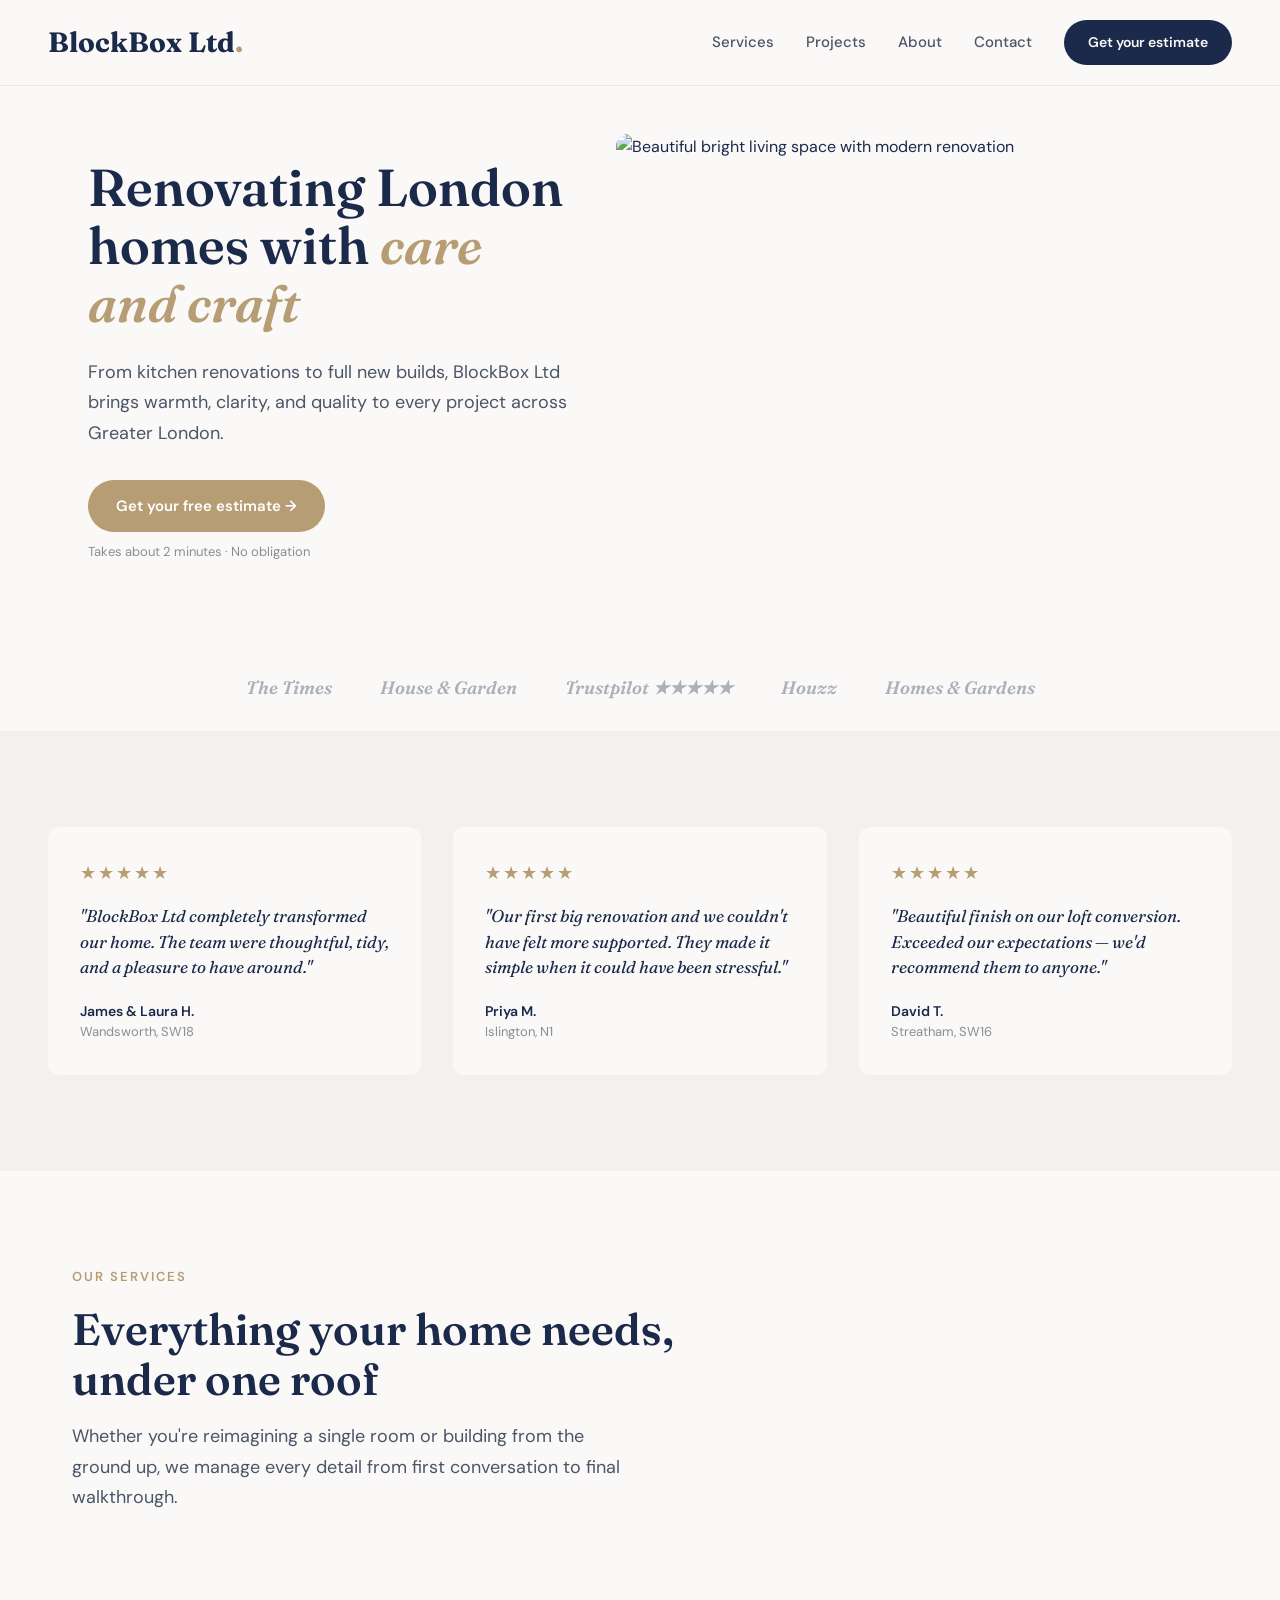
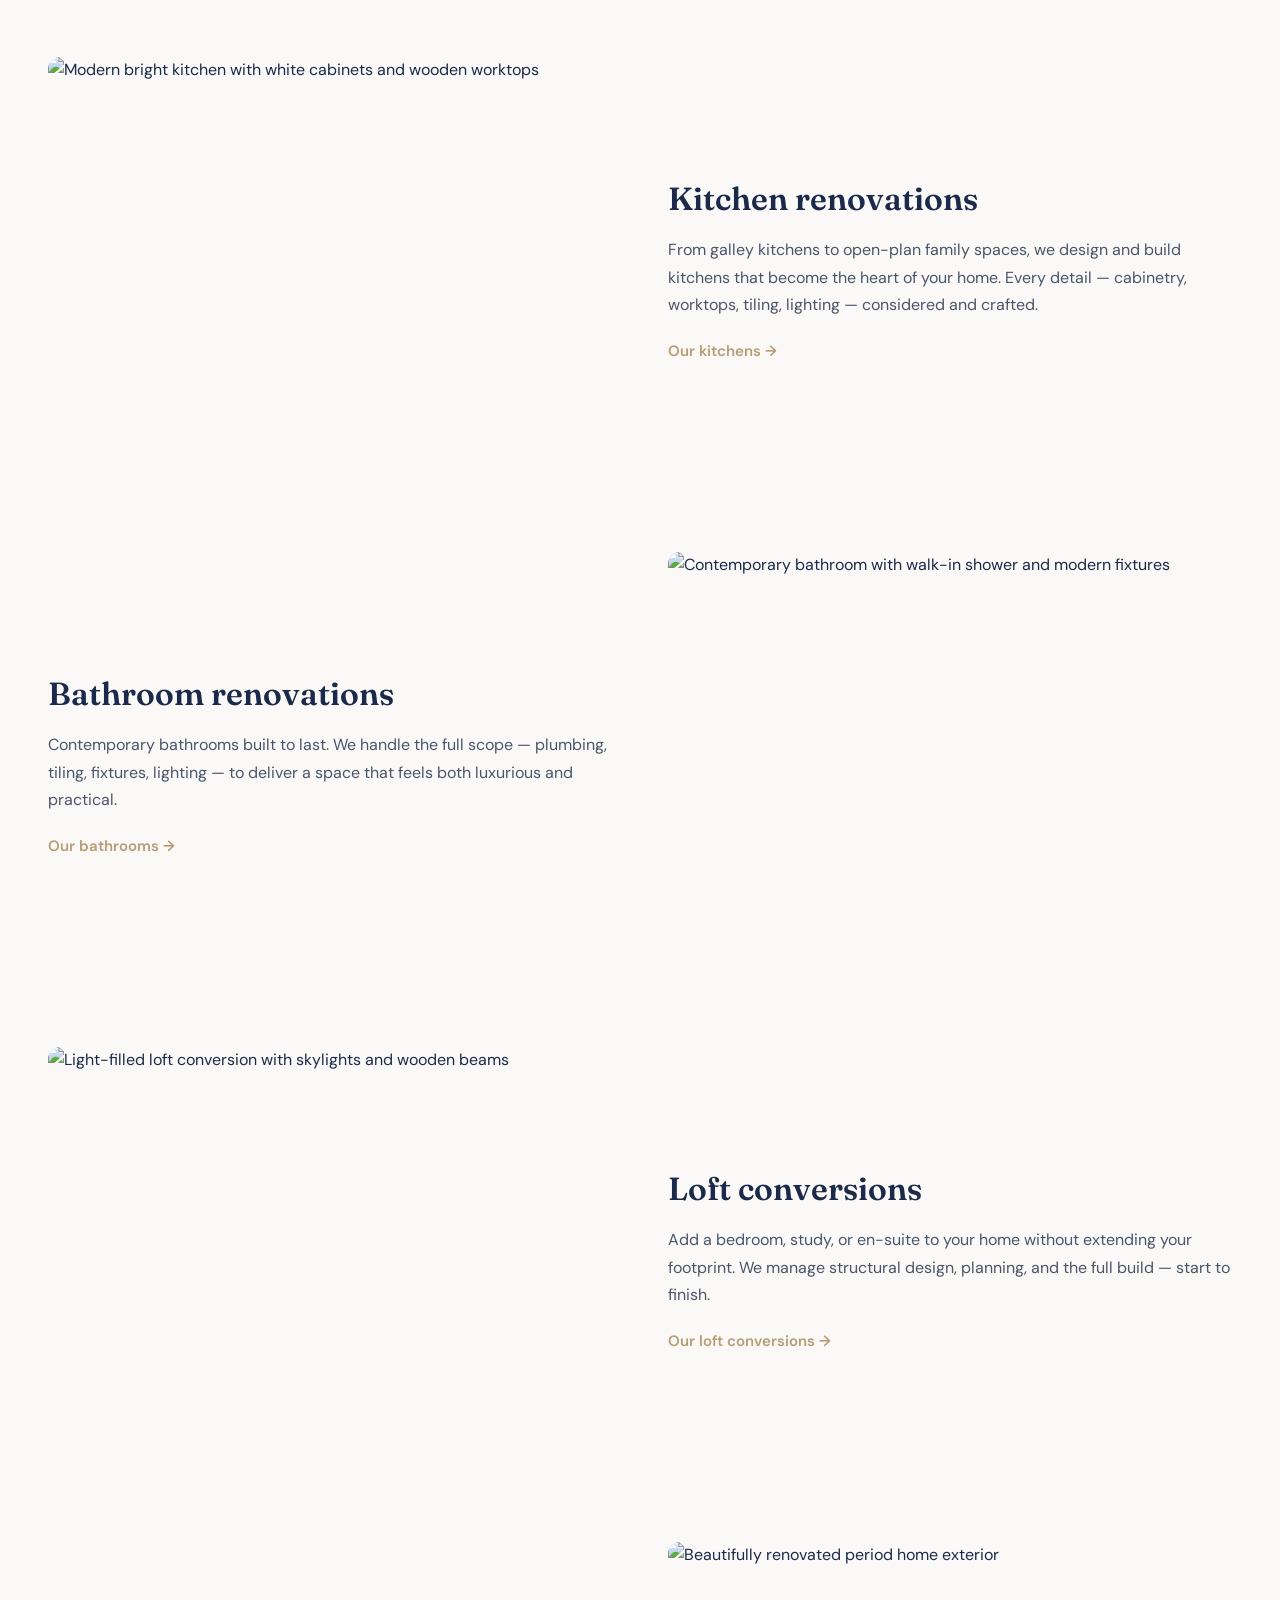
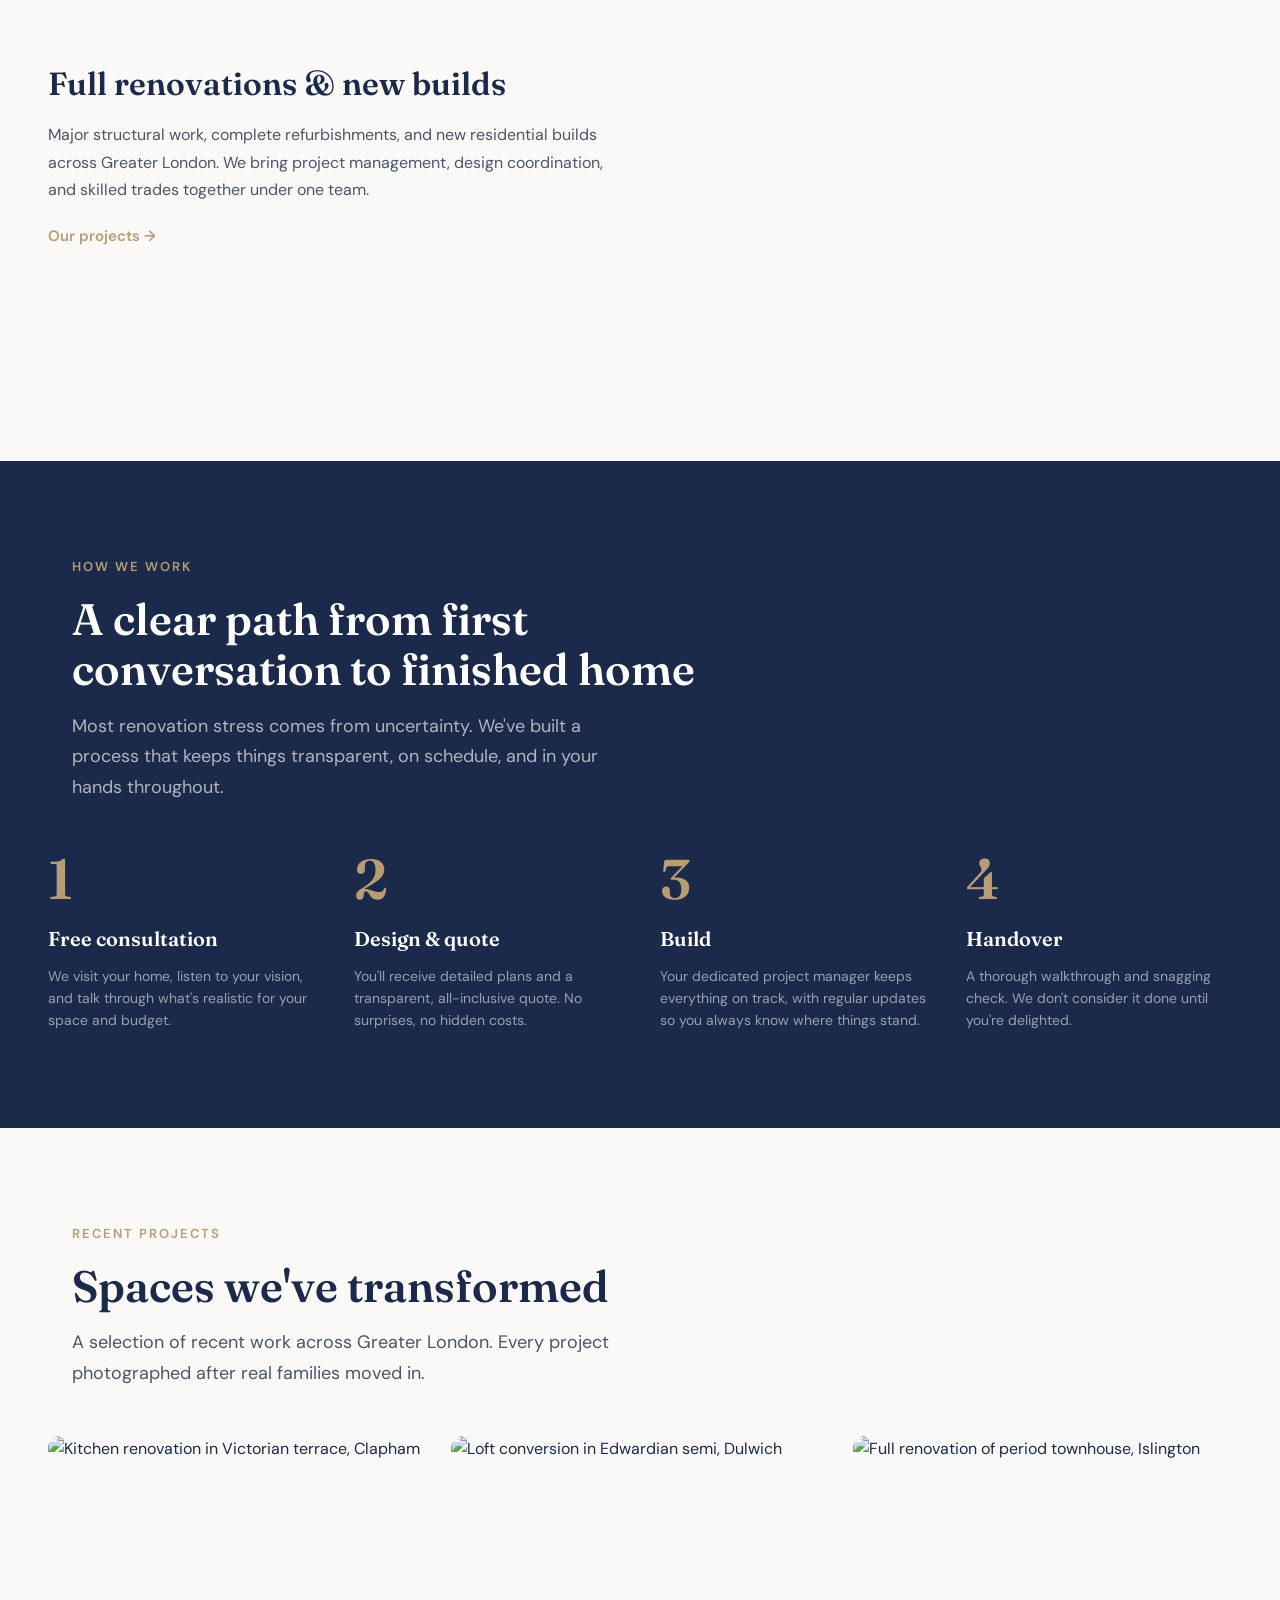
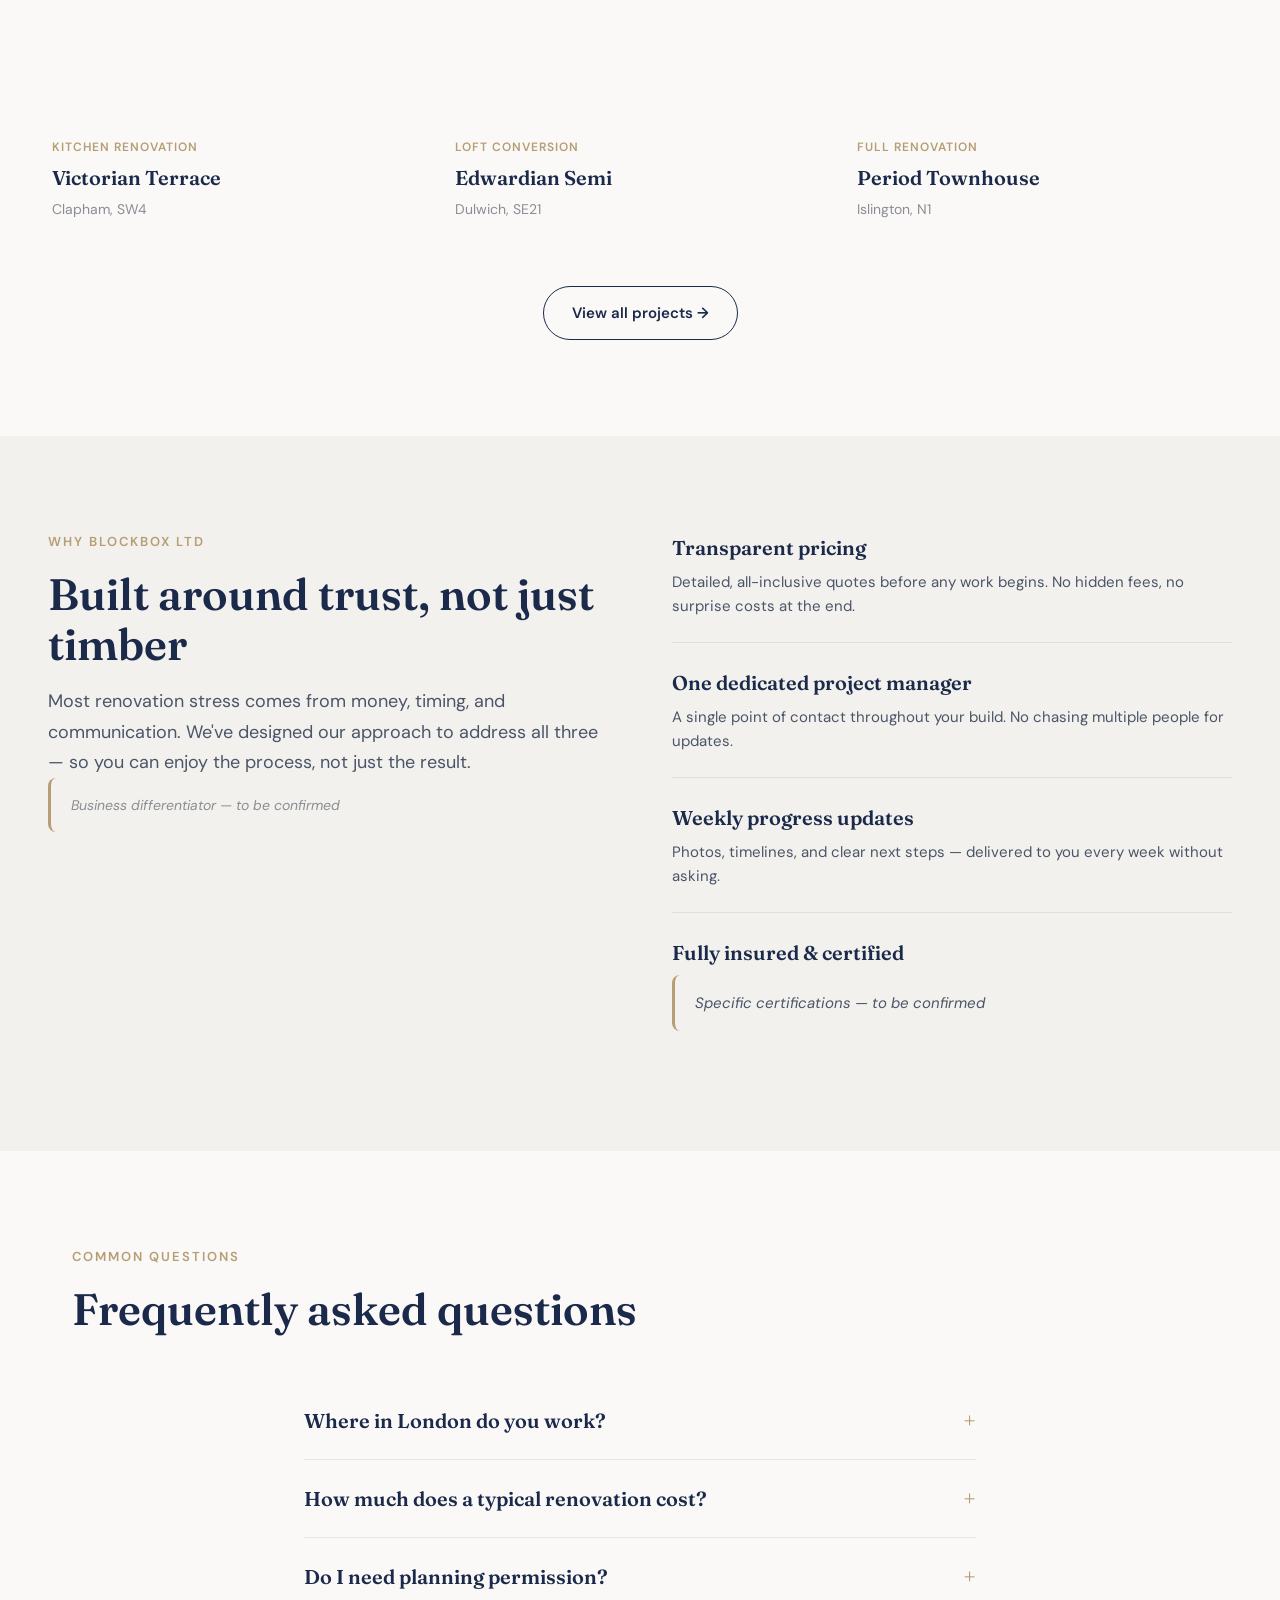
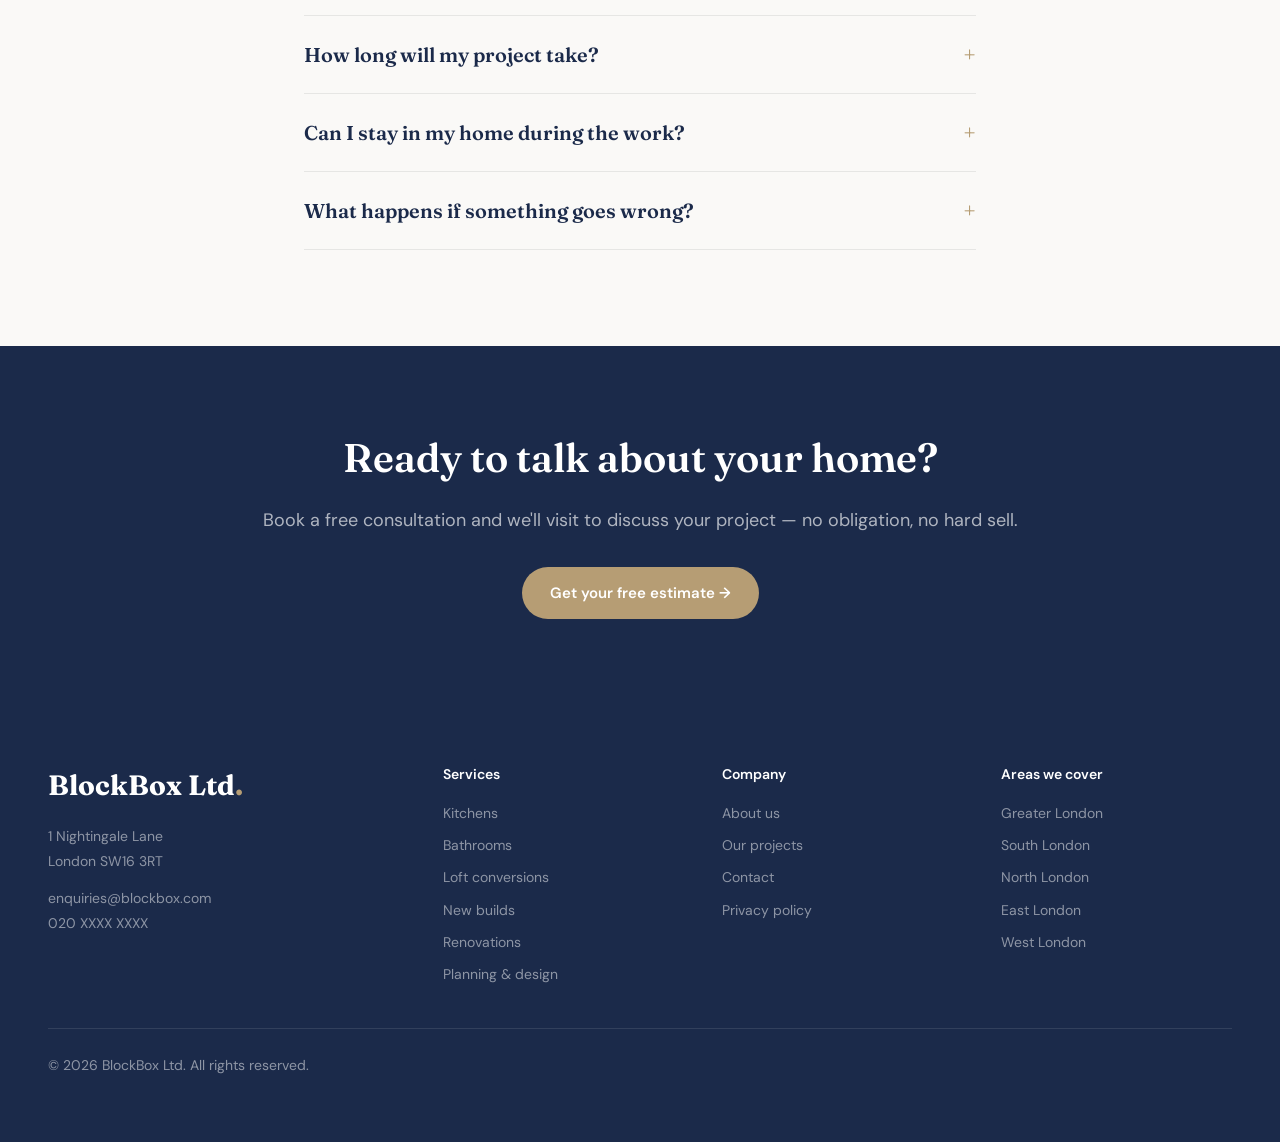
==== commit ae24adcc: "Restore original site design with BlockBox Ltd branding - Restored original Verso multi-page website" ====
--- a/index.html
+++ b/index.html
@@ -3,8 +3,8 @@
 <head>
   <meta charset="UTF-8">
   <meta name="viewport" content="width=device-width, initial-scale=1.0">
-  <title>Verso — Renovating London homes with care and craft</title>
-  <meta name="description" content="Verso is a London-based building and renovation company. From kitchen renovations to full new builds, we bring warmth, clarity, and quality to every project across Greater London.">
+  <title>BlockBox Ltd — Renovating London homes with care and craft</title>
+  <meta name="description" content="BlockBox Ltd is a London-based building and renovation company. From kitchen renovations to full new builds, we bring warmth, clarity, and quality to every project across Greater London.">
   <link rel="preconnect" href="https://fonts.googleapis.com">
   <link rel="preconnect" href="https://fonts.gstatic.com" crossorigin>
   <link href="https://fonts.googleapis.com/css2?family=Fraunces:ital,opsz,wght@0,9..144,400;0,9..144,600;0,9..144,700;1,9..144,400;1,9..144,600&family=DM+Sans:ital,wght@0,400;0,500;0,600;1,400&display=swap" rel="stylesheet">
@@ -14,7 +14,7 @@
 
 <!-- ── NAV ── -->
 <nav class="nav">
-  <a href="index.html" class="logo">Verso<span>.</span></a>
+  <a href="index.html" class="logo">BlockBox Ltd<span>.</span></a>
   <button class="nav-toggle" aria-label="Open menu">
     <span></span><span></span><span></span>
   </button>
@@ -32,7 +32,7 @@
   <div class="hero-inner">
     <div class="hero-text">
       <h1>Renovating London homes with <em>care and craft</em></h1>
-      <p>From kitchen renovations to full new builds, Verso brings warmth, clarity, and quality to every project across Greater London.</p>
+      <p>From kitchen renovations to full new builds, BlockBox Ltd brings warmth, clarity, and quality to every project across Greater London.</p>
       <a href="contact.html" class="btn-primary">Get your free estimate →</a>
       <span class="btn-note">Takes about 2 minutes · No obligation</span>
     </div>
@@ -56,7 +56,7 @@
   <div class="testimonials-grid">
     <div class="testimonial-card">
       <div class="stars">★★★★★</div>
-      <blockquote>"Verso completely transformed our home. The team were thoughtful, tidy, and a pleasure to have around."</blockquote>
+      <blockquote>"BlockBox Ltd completely transformed our home. The team were thoughtful, tidy, and a pleasure to have around."</blockquote>
       <div class="testimonial-author">James & Laura H.</div>
       <div class="testimonial-location">Wandsworth, SW18</div>
     </div>
@@ -209,7 +209,7 @@
 <section class="section section-warm">
   <div class="why-layout">
     <div class="why-text">
-      <div class="section-label">Why Verso</div>
+      <div class="section-label">Why BlockBox Ltd</div>
       <div class="section-title">Built around trust, not just timber</div>
       <div class="section-intro">Most renovation stress comes from money, timing, and communication. We've designed our approach to address all three — so you can enjoy the process, not just the result.</div>
       <p class="placeholder-note">Business differentiator — to be confirmed</p>
@@ -280,9 +280,9 @@
 <footer class="footer">
   <div class="footer-inner">
     <div>
-      <a href="index.html" class="logo">Verso<span>.</span></a>
+      <a href="index.html" class="logo">BlockBox Ltd<span>.</span></a>
       <p>1 Nightingale Lane<br>London SW16 3RT</p>
-      <p style="margin-top: 12px;">test@gmail.com<br>020 XXXX XXXX</p>
+      <p style="margin-top: 12px;">enquiries@blockbox.com<br>020 XXXX XXXX</p>
     </div>
     <div class="footer-col">
       <h4>Services</h4>
@@ -310,7 +310,7 @@
     </div>
   </div>
   <div class="footer-bottom">
-    <p>© 2026 Verso. All rights reserved.</p>
+    <p>© 2026 BlockBox Ltd. All rights reserved.</p>
   </div>
 </footer>
 
